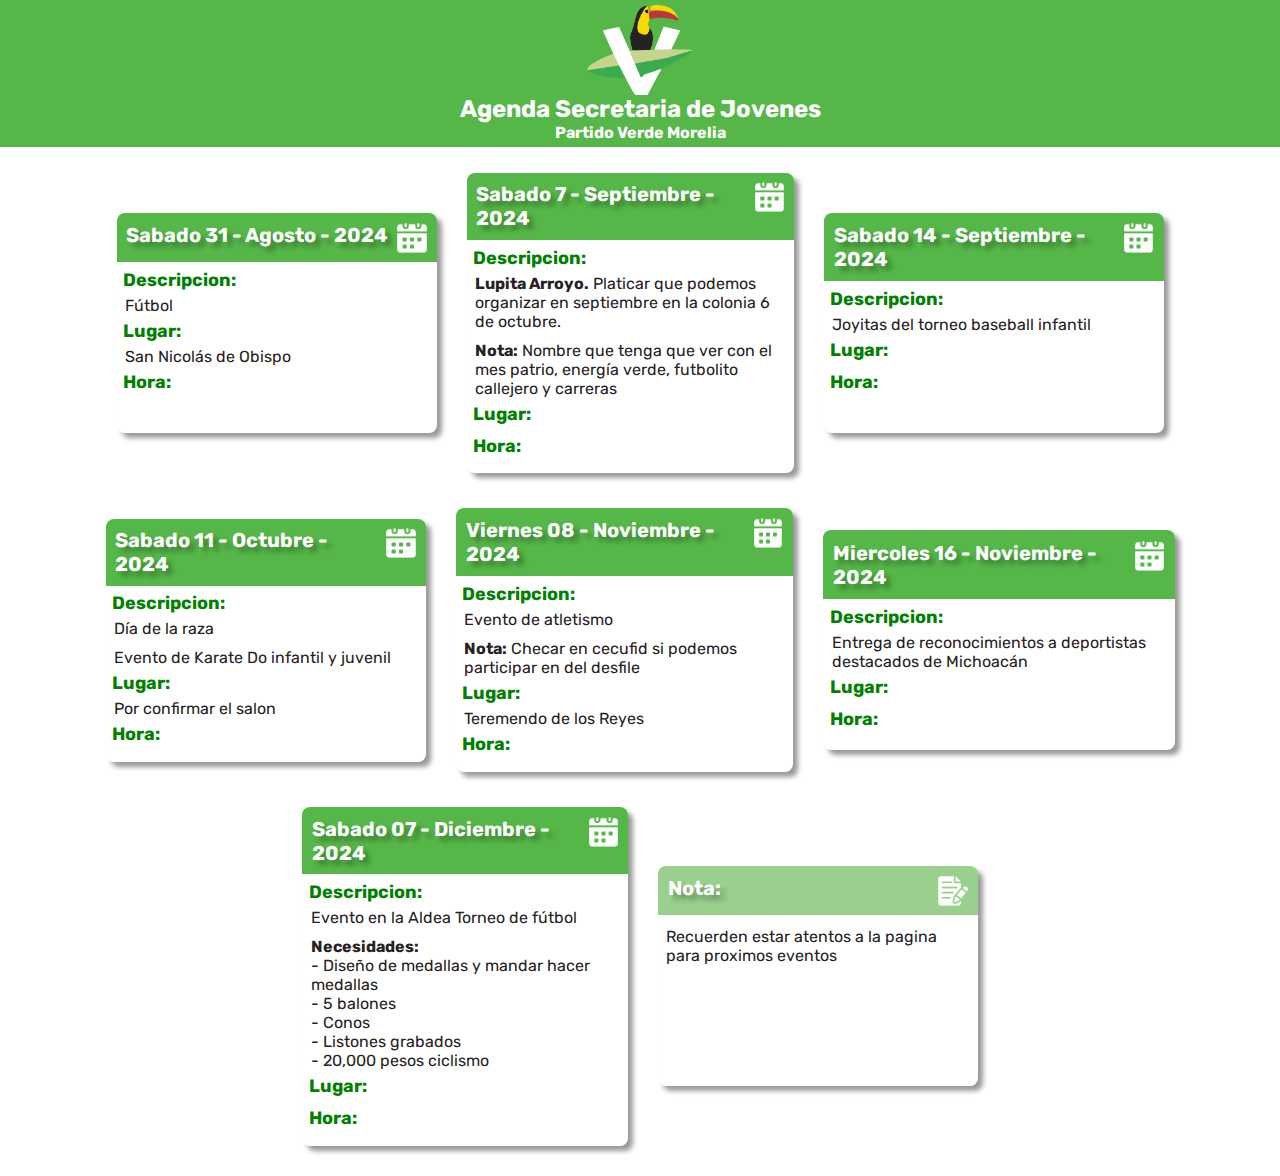
==== index.html @ d83a91db "Update index.html" ====
<!DOCTYPE html>
<html>
<head>
	<meta charset="utf-8">
	<meta name="viewport" content="width=device-width, initial-scale=1">
	<title>Agenda</title>
	<!-- Enlace a una hoja de estilos externa -->
    <link rel="stylesheet" type="text/css" href="css/main.css">
</head>
<body>
	<header class="topBar">
		<article class="tit">
			<img src="img/icono.png">
			<h2>Agenda Secretaria de Jovenes</h2>
			<h4>Partido Verde Morelia</h4>
		</article>
	</header>
	<main>	
		<article class="nota">
	            <section class="tDia"><b>Sabado 31 - Agosto - 2024</b>
	            <img src="img/evento.png">
	            </section>
	            <section class="lista">
	                <div class="nt">
	                    <div class="titulo"><b>Descripcion:</b></div>
	                    <div class="info">Fútbol </div>
	                </div>
	                <div class="nt">
	                    <div class="titulo"><b>Lugar:</b></div>
	                    <div class="info">San Nicolás de Obispo</div>
	                </div>
	                <div class="nt">
	                    <div class="titulo"><b>Hora:</b></div>
	                    <div class="info"></div>
	                </div>
            		</section>
		</article>
		<article class="nota">
	            <section class="tDia"><b>Sabado 7 - Septiembre - 2024</b>
	            <img src="img/evento.png">
	            </section>
	            <section class="lista">
	                <div class="nt">
	                    <div class="titulo"><b>Descripcion:</b></div>
	                    <div class="info"><b>Lupita Arroyo.</b> Platicar que podemos organizar en septiembre en la colonia 6 de octubre.</div>
	                    <div class="info"><b>Nota:</b> Nombre que tenga que ver con el mes patrio, energía verde, futbolito callejero y carreras </div>
			</div>
	                <div class="nt">
	                    <div class="titulo"><b>Lugar:</b></div>
	                    <div class="info"></div>
	                </div>
	                <div class="nt">
	                    <div class="titulo"><b>Hora:</b></div>
	                    <div class="info"></div>
	                </div>
            		</section>
		</article>	
		<article class="nota">
	            <section class="tDia"><b>Sabado 14 - Septiembre - 2024</b>
	            <img src="img/evento.png">
	            </section>
	            <section class="lista">
	                <div class="nt">
	                    <div class="titulo"><b>Descripcion:</b></div>
	                    <div class="info">Joyitas del torneo baseball infantil</div>
	                </div>
	                <div class="nt">
	                    <div class="titulo"><b>Lugar:</b></div>
	                    <div class="info"></div>
	                </div>
	                <div class="nt">
	                    <div class="titulo"><b>Hora:</b></div>
	                    <div class="info"></div>
	                </div>
            		</section>
		</article>
		<article class="nota">
	            <section class="tDia"><b>Sabado 11 - Octubre - 2024</b>
	            <img src="img/evento.png">
	            </section>
	            <section class="lista">
	                <div class="nt">
	                    <div class="titulo"><b>Descripcion:</b></div>
	                    <div class="info">Día de la raza </div>
			    <div class="info">Evento de Karate Do infantil y juvenil</div>
	                </div>
	                <div class="nt">
	                    <div class="titulo"><b>Lugar:</b></div>
	                    <div class="info">Por confirmar el salon</div>
	                </div>
	                <div class="nt">
	                    <div class="titulo"><b>Hora:</b></div>
	                    <div class="info"></div>
	                </div>
            		</section>
		</article>
		<article class="nota">
	            <section class="tDia"><b>Viernes 08 - Noviembre - 2024</b>
	            <img src="img/evento.png">
	            </section>
	            <section class="lista">
	                <div class="nt">
	                    <div class="titulo"><b>Descripcion:</b></div>
	                    <div class="info">Evento de atletismo </div>
			    <div class="info"><b>Nota:</b> Checar en cecufid si podemos participar en del desfile</div>
	                </div>
	                <div class="nt">
	                    <div class="titulo"><b>Lugar:</b></div>
	                    <div class="info">Teremendo de los Reyes</div>
	                </div>
	                <div class="nt">
	                    <div class="titulo"><b>Hora:</b></div>
	                    <div class="info"></div>
	                </div>
            		</section>
		</article>
		<article class="nota">
	            <section class="tDia"><b>Miercoles 16 - Noviembre - 2024</b>
	            <img src="img/evento.png">
	            </section>
	            <section class="lista">
	                <div class="nt">
	                    <div class="titulo"><b>Descripcion:</b></div>
	                    <div class="info">Entrega de reconocimientos a deportistas destacados de Michoacán </div>
	                </div>
	                <div class="nt">
	                    <div class="titulo"><b>Lugar:</b></div>
	                    <div class="info"></div>
	                </div>
	                <div class="nt">
	                    <div class="titulo"><b>Hora:</b></div>
	                    <div class="info"></div>
	                </div>
            		</section>
		</article>
		<article class="nota">
	            <section class="tDia"><b>Sabado 07 - Diciembre - 2024</b>
	            <img src="img/evento.png">
	            </section>
	            <section class="lista">
	                <div class="nt">
	                    <div class="titulo"><b>Descripcion:</b></div>
	                    <div class="info">Evento en la Aldea Torneo de fútbol</div>
			    <div class="info">
				<ul>
					<li><b>Necesidades:</b></li>
					<li>- Diseño de medallas y mandar hacer medallas</li>
					<li>- 5 balones</li>
					<li>- Conos </li>
					<li>- Listones grabados </li>
					<li>- 20,000 pesos ciclismo</li>
				</ul>
			    </div>
	                </div>
	                <div class="nt">
	                    <div class="titulo"><b>Lugar:</b></div>
	                    <div class="info"></div>
	                </div>
	                <div class="nt">
	                    <div class="titulo"><b>Hora:</b></div>
	                    <div class="info"></div>
	                </div>
            		</section>
		</article>
		<article class="nota">
			<section class="tDia" id="nota"><b>Nota:</b>
				<img src="img/nota.png">
			</section>
			<section class="lista">
				<div class="nt">
					<div class="titulo"><b></b></div>
					<div class="info">Recuerden estar atentos a la pagina para proximos eventos </div>
				</div>				
			</section>
		</article>
	</main>
</body>
</html>
---- css/main.css ----
@import url('https://fonts.googleapis.com/css2?family=Rubik:wght@300;400&display=swap');
*{
    box-sizing: border-box;
    margin: 0;
    padding: 0;
    list-style: none;
    text-decoration: none;
    font-family: 'Rubik', sans-serif;
}
.topBar{
    background: #55B748;
    color: white;
    display: flex;
    justify-content: center;
    align-items: center;
    height: auto;
    width: 100%;
}
.topBar .tit{
    padding: 5px 5px;
    display: flex;
    flex-direction: column;
    align-items: center;
}
.topBar img{
    height: 10vh;
    width: 2hw;
}
main{
    display: flex;
    flex-wrap: wrap;
    gap: 30px;
    align-items: center;
    justify-content: center;
    padding: 2% 2%;
    /*background: red;*/
}
.nota{
    /*background: #ebf1e6;*/

    height: auto;
    min-height: 220px;
    min-width: 320px;
    width: auto;
    border-radius: 8px;
    margin-bottom: 5px;
    box-shadow: 5px 5px 5px rgba(0, 0, 0, 0.4);
}
.tDia{
    display: flex;
    justify-content: space-between;
    text-shadow: 5px;
    background: #55B748;
    color: white;
    padding: 3% 3%;
    border-top-left-radius: 8px;
    border-top-right-radius:8px;
    font-size: 20px;
    text-shadow: 5px 5px 5px rgba(0, 0.2, 0, 0.3);
}
#nota{
    /*background: #C8D48C;*/
    background: #99D08D;
}
.tDia img{
    height: 30px;
    width: 30px;
}
.lista{
    padding: 2% 2%;
    color: #262123;
}
#Ass{
  display: flex;
  justify-content: space-between;
  text-align: center;
}
#Ass .info{
    display: flex;
    justify-content: center;
    align-items: center;
    background: none;
    gap: 5px;
    font-size: 30px;
}
#Ass .info img{
    height: 30px;
    width: 30px;
}
.nt .titulo{
    font-size: 18px;
    color: green;
}
.nt .info{
    /*background: #d7eec8;*/
    padding: 5px 2px;
    max-width: 320px;
}
.nt .info button{
    cursor: pointer;
    border-radius: 10px;
    padding: 8px 10px;
    color: white;
    background: green;
    font-size: 16px;
}
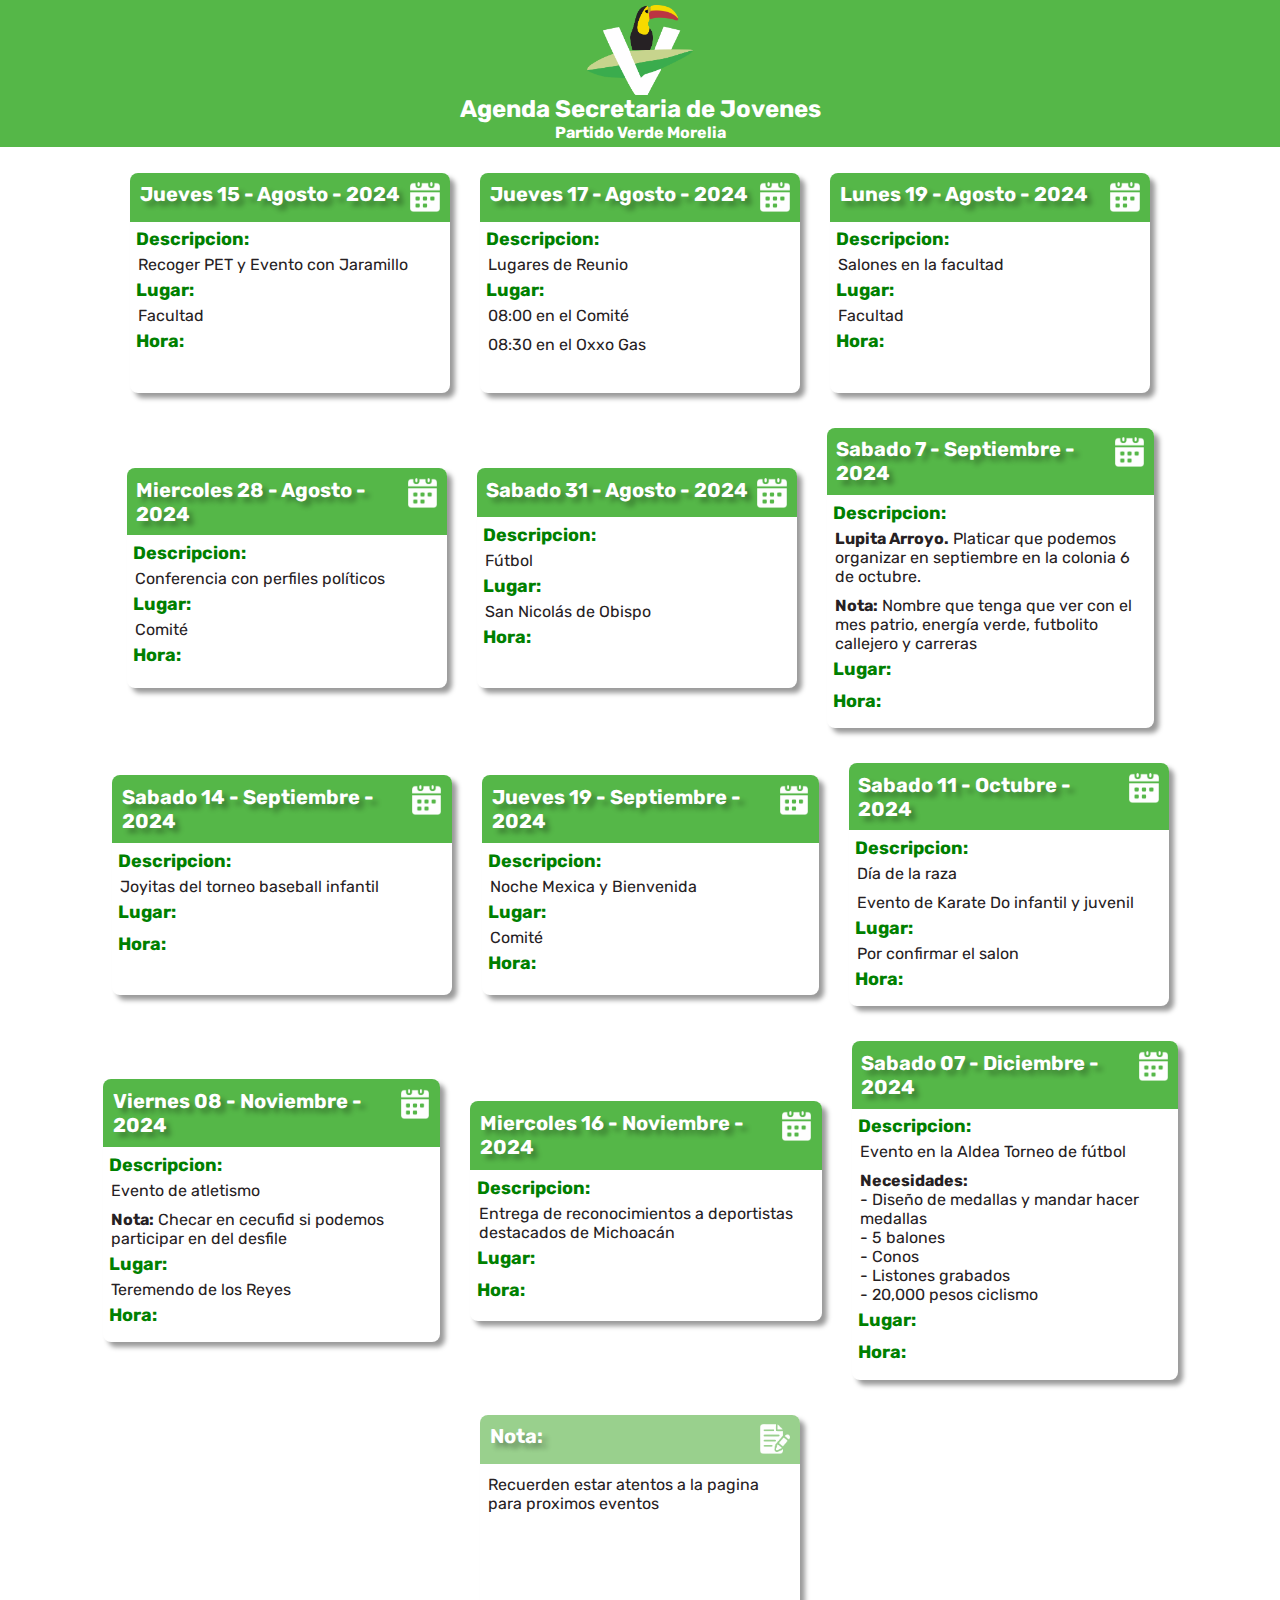
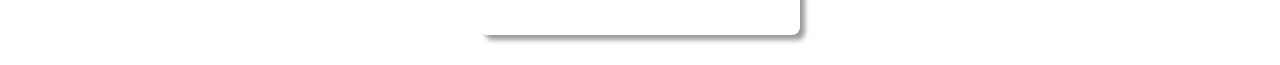
==== commit ea00b7c0: "Update index.html" ====
--- a/index.html
+++ b/index.html
@@ -17,6 +17,85 @@
 	</header>
 	<main>	
 		<article class="nota">
+	            <section class="tDia"><b>Jueves 15 - Agosto - 2024</b>
+	            <img src="img/evento.png">
+	            </section>
+	            <section class="lista">
+	                <div class="nt">
+	                    <div class="titulo"><b>Descripcion:</b></div>
+	                    <div class="info">Recoger PET y Evento con Jaramillo </div>
+	                </div>
+	                <div class="nt">
+	                    <div class="titulo"><b>Lugar:</b></div>
+	                    <div class="info">Facultad</div>
+	                </div>
+	                <div class="nt">
+	                    <div class="titulo"><b>Hora:</b></div>
+	                    <div class="info"></div>
+	                </div>
+            		</section>
+		</article>
+		<article class="nota">
+	            <section class="tDia"><b>Jueves 17 - Agosto - 2024</b>
+	            <img src="img/evento.png">
+	            </section>
+	            <section class="lista">
+	                <div class="nt">
+	                    <div class="titulo"><b>Descripcion:</b></div>
+	                    <div class="info">Lugares de Reunio</div>
+	                </div>
+	                <div class="nt">
+	                    <div class="titulo"><b>Lugar:</b></div>
+	                    <div class="info">08:00 en el Comité</div>
+			    <div class="info">08:30 en el Oxxo Gas</div>
+	                </div>
+			<!--
+	                <div class="nt">
+	                    <div class="titulo"><b>Hora:</b></div>
+	                    <div class="info"></div>
+	                </div>
+			    -->
+            		</section>
+		</article>
+		<article class="nota">
+	            <section class="tDia"><b>Lunes 19 - Agosto - 2024</b>
+	            <img src="img/evento.png">
+	            </section>
+	            <section class="lista">
+	                <div class="nt">
+	                    <div class="titulo"><b>Descripcion:</b></div>
+	                    <div class="info">Salones en la facultad</div>
+	                </div>
+	                <div class="nt">
+	                    <div class="titulo"><b>Lugar:</b></div>
+	                    <div class="info">Facultad</div>
+	                </div>
+	                <div class="nt">
+	                    <div class="titulo"><b>Hora:</b></div>
+	                    <div class="info"></div>
+	                </div>
+            		</section>
+		</article>
+		<article class="nota">
+	            <section class="tDia"><b>Miercoles 28 - Agosto - 2024</b>
+	            <img src="img/evento.png">
+	            </section>
+	            <section class="lista">
+	                <div class="nt">
+	                    <div class="titulo"><b>Descripcion:</b></div>
+	                    <div class="info">Conferencia con perfiles políticos</div>
+	                </div>
+	                <div class="nt">
+	                    <div class="titulo"><b>Lugar:</b></div>
+	                    <div class="info">Comité</div>
+	                </div>
+	                <div class="nt">
+	                    <div class="titulo"><b>Hora:</b></div>
+	                    <div class="info"></div>
+	                </div>
+            		</section>
+		</article>
+		<article class="nota">
 	            <section class="tDia"><b>Sabado 31 - Agosto - 2024</b>
 	            <img src="img/evento.png">
 	            </section>
@@ -67,6 +146,25 @@
 	                <div class="nt">
 	                    <div class="titulo"><b>Lugar:</b></div>
 	                    <div class="info"></div>
+	                </div>
+	                <div class="nt">
+	                    <div class="titulo"><b>Hora:</b></div>
+	                    <div class="info"></div>
+	                </div>
+            		</section>
+		</article>
+		<article class="nota">
+	            <section class="tDia"><b>Jueves 19 - Septiembre - 2024</b>
+	            <img src="img/evento.png">
+	            </section>
+	            <section class="lista">
+	                <div class="nt">
+	                    <div class="titulo"><b>Descripcion:</b></div>
+	                    <div class="info">Noche Mexica y Bienvenida</div>
+	                </div>
+	                <div class="nt">
+	                    <div class="titulo"><b>Lugar:</b></div>
+	                    <div class="info">Comité </div>
 	                </div>
 	                <div class="nt">
 	                    <div class="titulo"><b>Hora:</b></div>
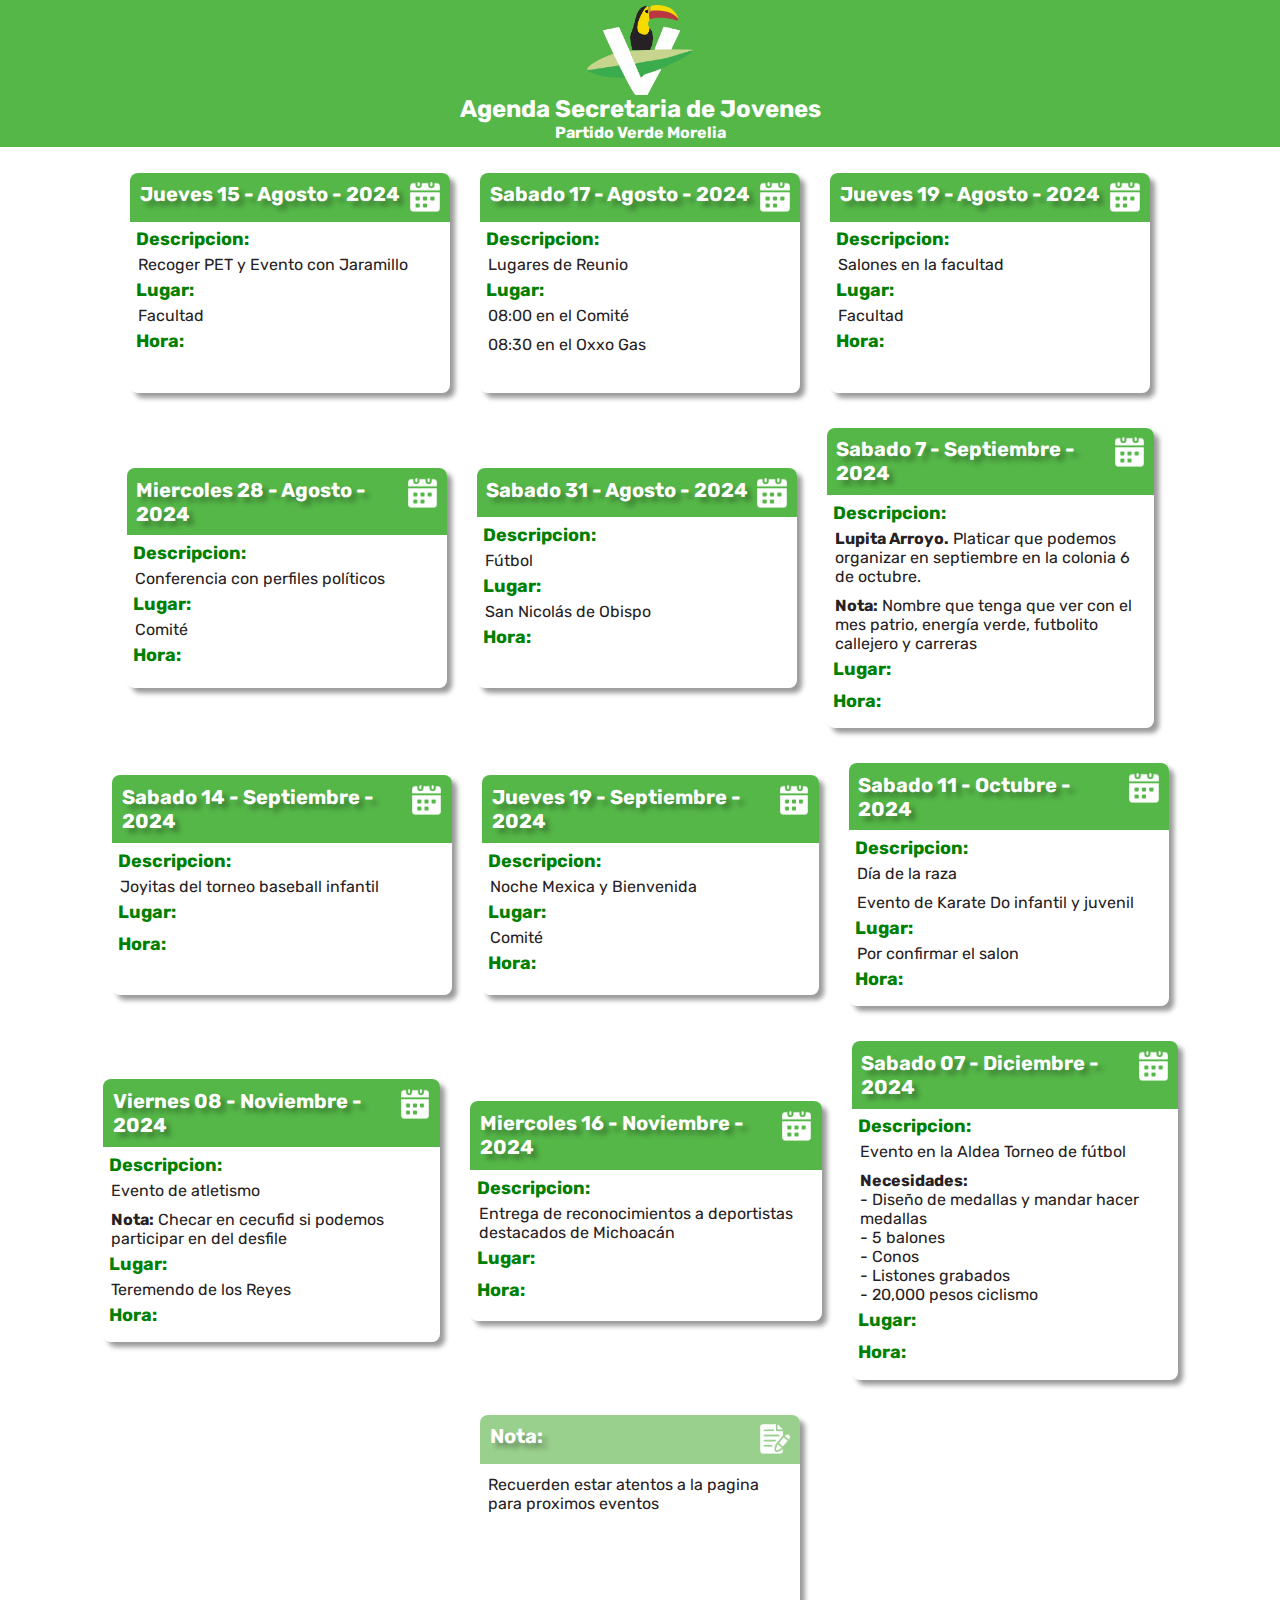
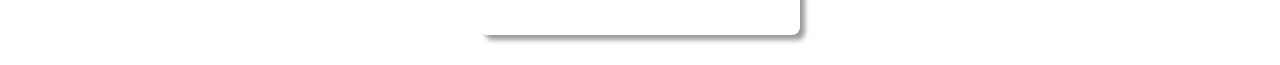
==== commit 9268366e: "Update index.html" ====
--- a/index.html
+++ b/index.html
@@ -36,7 +36,7 @@
             		</section>
 		</article>
 		<article class="nota">
-	            <section class="tDia"><b>Jueves 17 - Agosto - 2024</b>
+	            <section class="tDia"><b>Sabado 17 - Agosto - 2024</b>
 	            <img src="img/evento.png">
 	            </section>
 	            <section class="lista">
@@ -58,7 +58,7 @@
             		</section>
 		</article>
 		<article class="nota">
-	            <section class="tDia"><b>Lunes 19 - Agosto - 2024</b>
+	            <section class="tDia"><b>Jueves 19 - Agosto - 2024</b>
 	            <img src="img/evento.png">
 	            </section>
 	            <section class="lista">
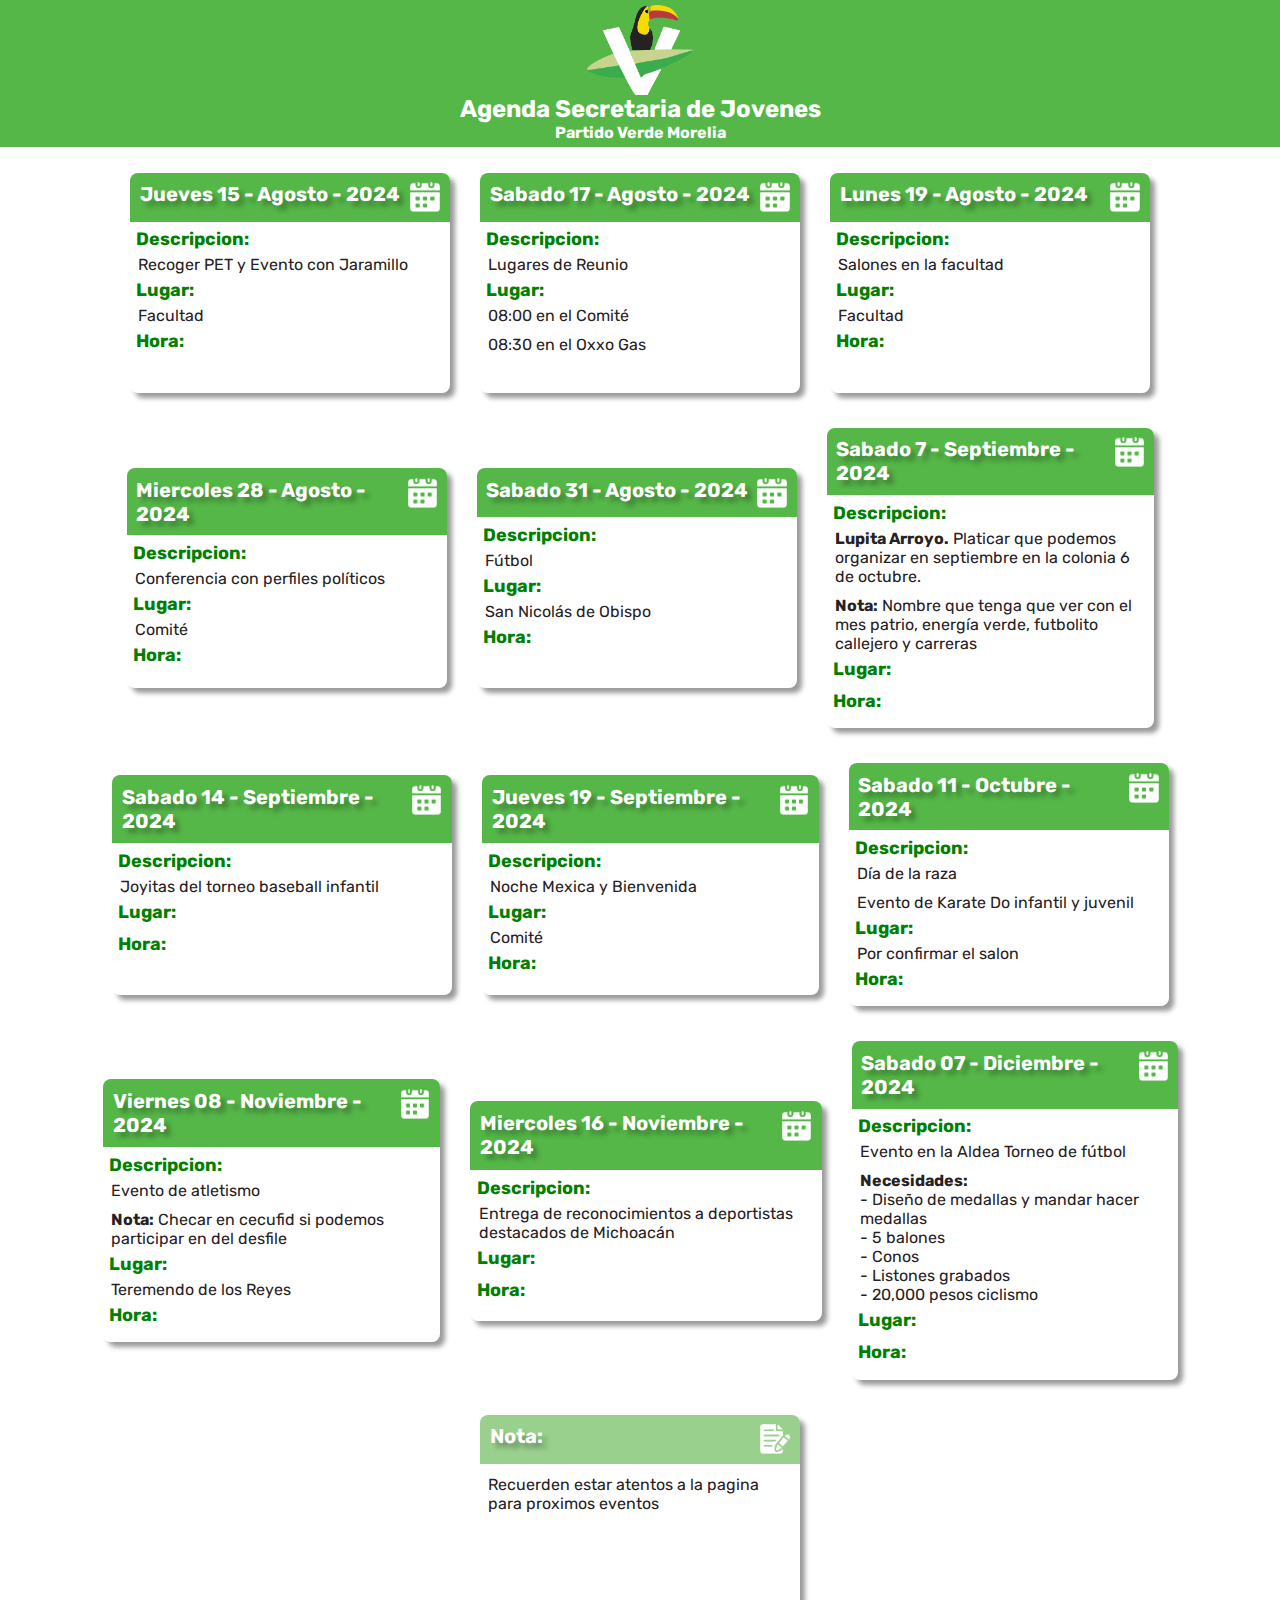
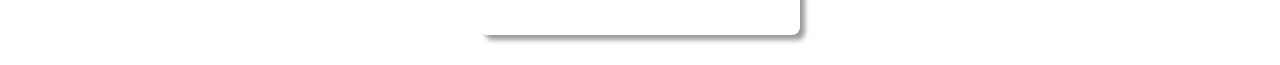
==== commit a7a8207b: "Update index.html" ====
--- a/index.html
+++ b/index.html
@@ -58,7 +58,7 @@
             		</section>
 		</article>
 		<article class="nota">
-	            <section class="tDia"><b>Jueves 19 - Agosto - 2024</b>
+	            <section class="tDia"><b>Lunes 19 - Agosto - 2024</b>
 	            <img src="img/evento.png">
 	            </section>
 	            <section class="lista">
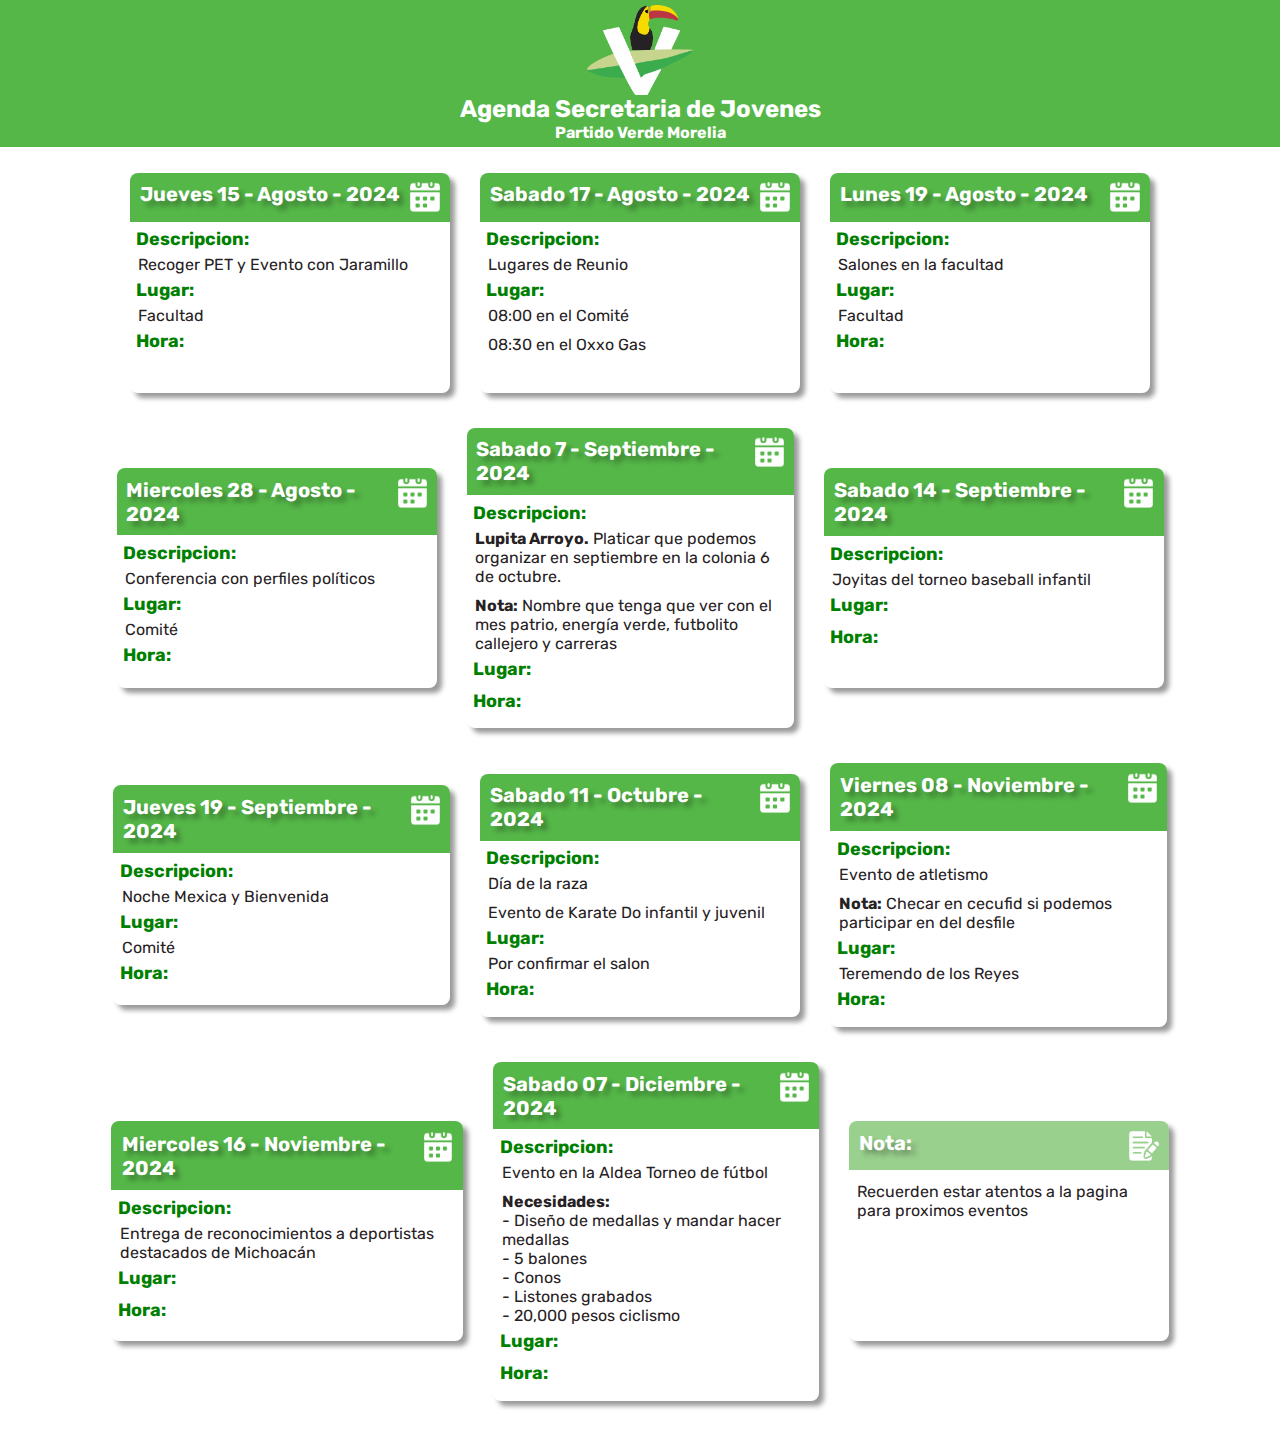
==== commit c9f9a9e1: "Update index.html" ====
--- a/index.html
+++ b/index.html
@@ -96,25 +96,6 @@
             		</section>
 		</article>
 		<article class="nota">
-	            <section class="tDia"><b>Sabado 31 - Agosto - 2024</b>
-	            <img src="img/evento.png">
-	            </section>
-	            <section class="lista">
-	                <div class="nt">
-	                    <div class="titulo"><b>Descripcion:</b></div>
-	                    <div class="info">Fútbol </div>
-	                </div>
-	                <div class="nt">
-	                    <div class="titulo"><b>Lugar:</b></div>
-	                    <div class="info">San Nicolás de Obispo</div>
-	                </div>
-	                <div class="nt">
-	                    <div class="titulo"><b>Hora:</b></div>
-	                    <div class="info"></div>
-	                </div>
-            		</section>
-		</article>
-		<article class="nota">
 	            <section class="tDia"><b>Sabado 7 - Septiembre - 2024</b>
 	            <img src="img/evento.png">
 	            </section>
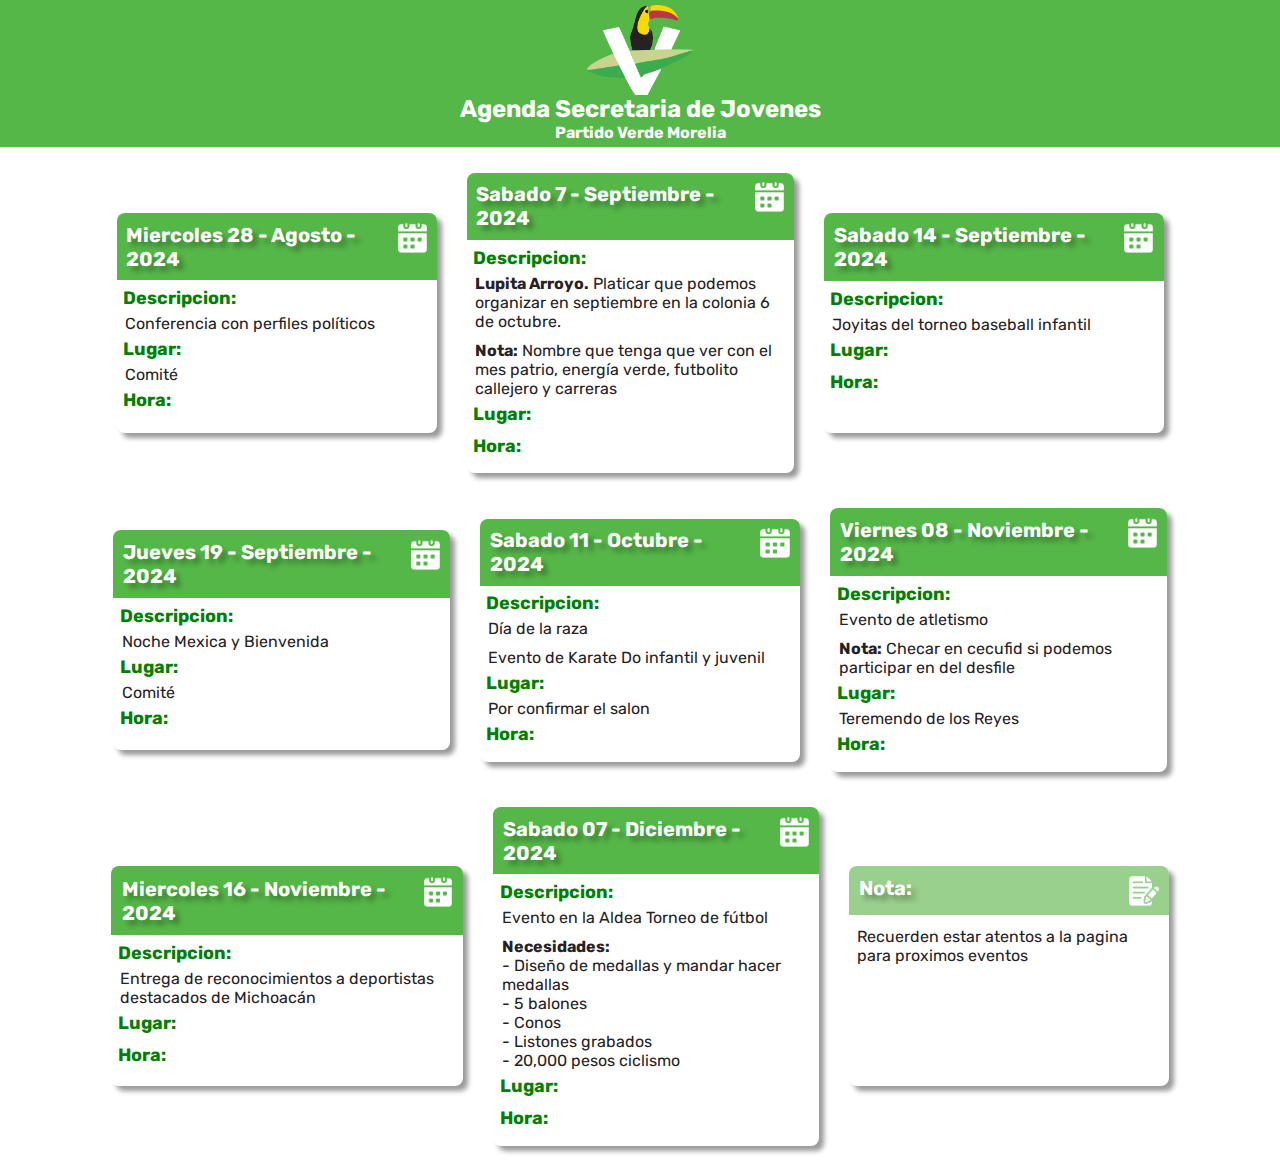
==== commit f43d56b3: "Update index.html" ====
--- a/index.html
+++ b/index.html
@@ -15,7 +15,8 @@
 			<h4>Partido Verde Morelia</h4>
 		</article>
 	</header>
-	<main>	
+	<main>	
+<!--
 		<article class="nota">
 	            <section class="tDia"><b>Jueves 15 - Agosto - 2024</b>
 	            <img src="img/evento.png">
@@ -49,12 +50,7 @@
 	                    <div class="info">08:00 en el Comité</div>
 			    <div class="info">08:30 en el Oxxo Gas</div>
 	                </div>
-			<!--
-	                <div class="nt">
-	                    <div class="titulo"><b>Hora:</b></div>
-	                    <div class="info"></div>
-	                </div>
-			    -->
+	
             		</section>
 		</article>
 		<article class="nota">
@@ -75,7 +71,9 @@
 	                    <div class="info"></div>
 	                </div>
             		</section>
-		</article>
+		</article>
+
+-->
 		<article class="nota">
 	            <section class="tDia"><b>Miercoles 28 - Agosto - 2024</b>
 	            <img src="img/evento.png">
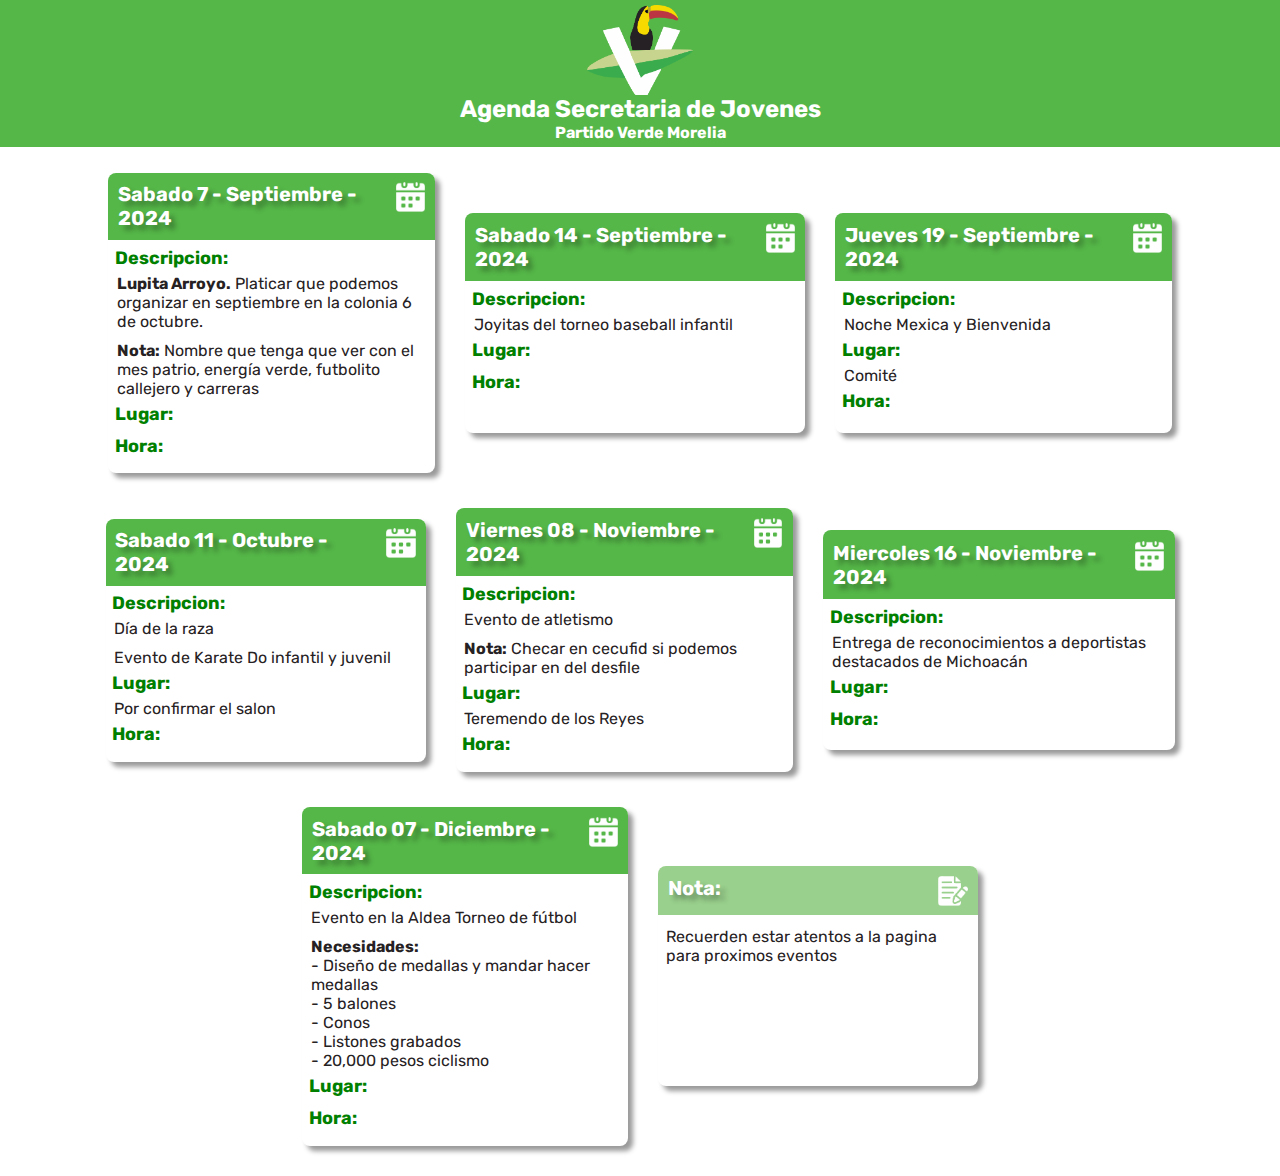
==== commit e8fd6234: "Update index.html" ====
--- a/index.html
+++ b/index.html
@@ -72,27 +72,27 @@
 	                </div>
             		</section>
 		</article>
-
+
+		<article class="nota">
+	            <section class="tDia"><b>Miercoles 28 - Agosto - 2024</b>
+	            <img src="img/evento.png">
+	            </section>
+	            <section class="lista">
+	                <div class="nt">
+	                    <div class="titulo"><b>Descripcion:</b></div>
+	                    <div class="info">Conferencia con perfiles políticos</div>
+	                </div>
+	                <div class="nt">
+	                    <div class="titulo"><b>Lugar:</b></div>
+	                    <div class="info">Comité</div>
+	                </div>
+	                <div class="nt">
+	                    <div class="titulo"><b>Hora:</b></div>
+	                    <div class="info"></div>
+	                </div>
+            		</section>
+		</article>
 -->
-		<article class="nota">
-	            <section class="tDia"><b>Miercoles 28 - Agosto - 2024</b>
-	            <img src="img/evento.png">
-	            </section>
-	            <section class="lista">
-	                <div class="nt">
-	                    <div class="titulo"><b>Descripcion:</b></div>
-	                    <div class="info">Conferencia con perfiles políticos</div>
-	                </div>
-	                <div class="nt">
-	                    <div class="titulo"><b>Lugar:</b></div>
-	                    <div class="info">Comité</div>
-	                </div>
-	                <div class="nt">
-	                    <div class="titulo"><b>Hora:</b></div>
-	                    <div class="info"></div>
-	                </div>
-            		</section>
-		</article>
 		<article class="nota">
 	            <section class="tDia"><b>Sabado 7 - Septiembre - 2024</b>
 	            <img src="img/evento.png">
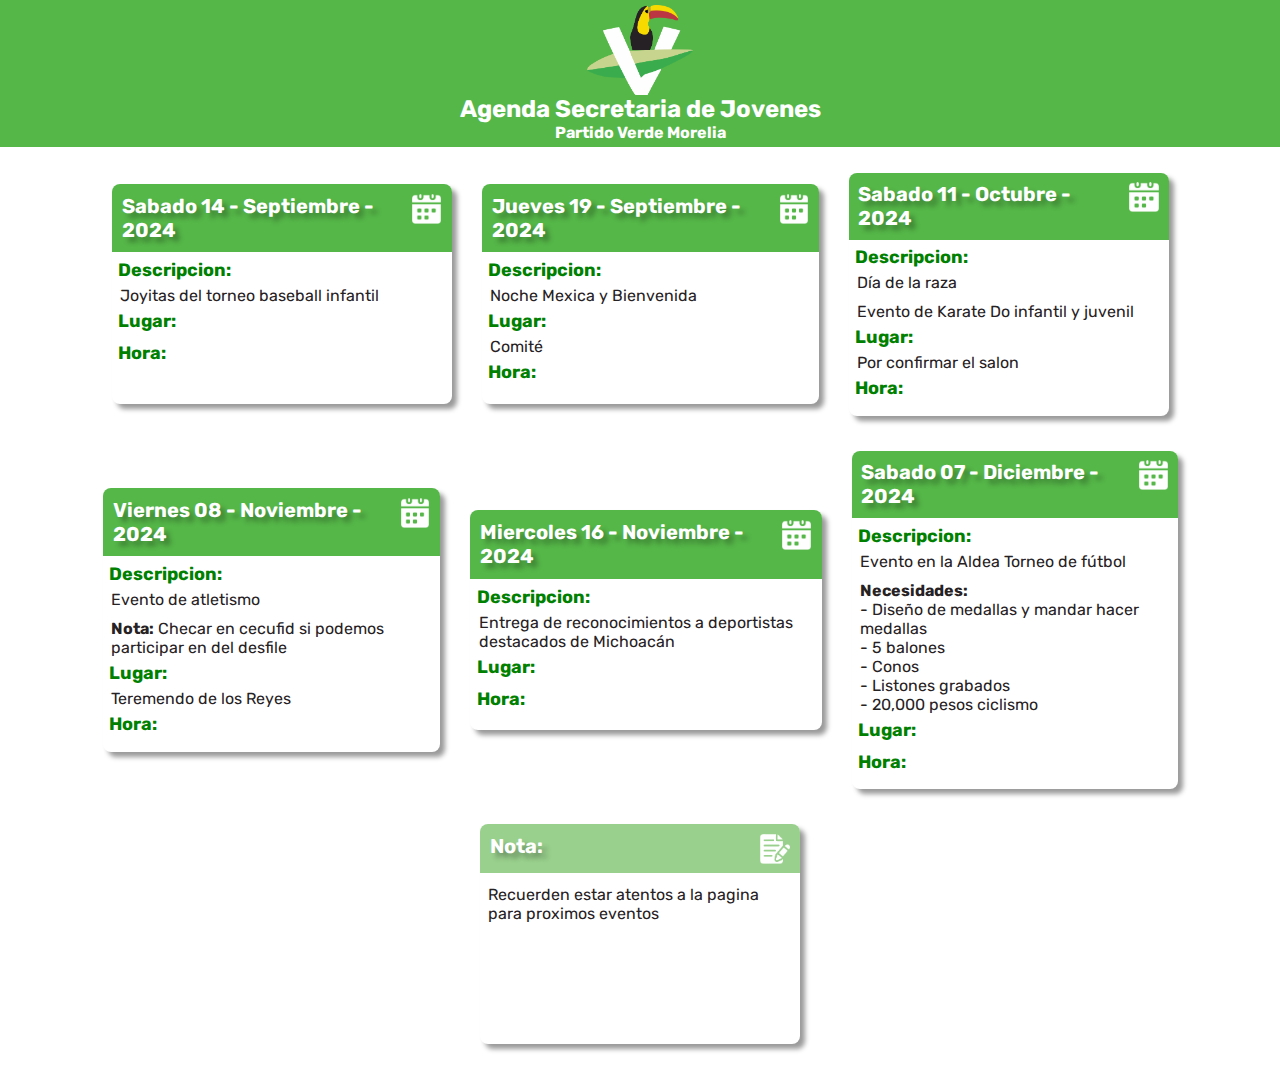
==== commit 4ba3b362: "Update index.html" ====
--- a/index.html
+++ b/index.html
@@ -15,7 +15,7 @@
 			<h4>Partido Verde Morelia</h4>
 		</article>
 	</header>
-	<main>	
+	<main>	
 <!--
 		<article class="nota">
 	            <section class="tDia"><b>Jueves 15 - Agosto - 2024</b>
@@ -71,7 +71,7 @@
 	                    <div class="info"></div>
 	                </div>
             		</section>
-		</article>
+		</article>
 
 		<article class="nota">
 	            <section class="tDia"><b>Miercoles 28 - Agosto - 2024</b>
@@ -91,8 +91,8 @@
 	                    <div class="info"></div>
 	                </div>
             		</section>
-		</article>
--->
+		</article>
+
 		<article class="nota">
 	            <section class="tDia"><b>Sabado 7 - Septiembre - 2024</b>
 	            <img src="img/evento.png">
@@ -112,7 +112,8 @@
 	                    <div class="info"></div>
 	                </div>
             		</section>
-		</article>	
+		</article>
+		-->
 		<article class="nota">
 	            <section class="tDia"><b>Sabado 14 - Septiembre - 2024</b>
 	            <img src="img/evento.png">
